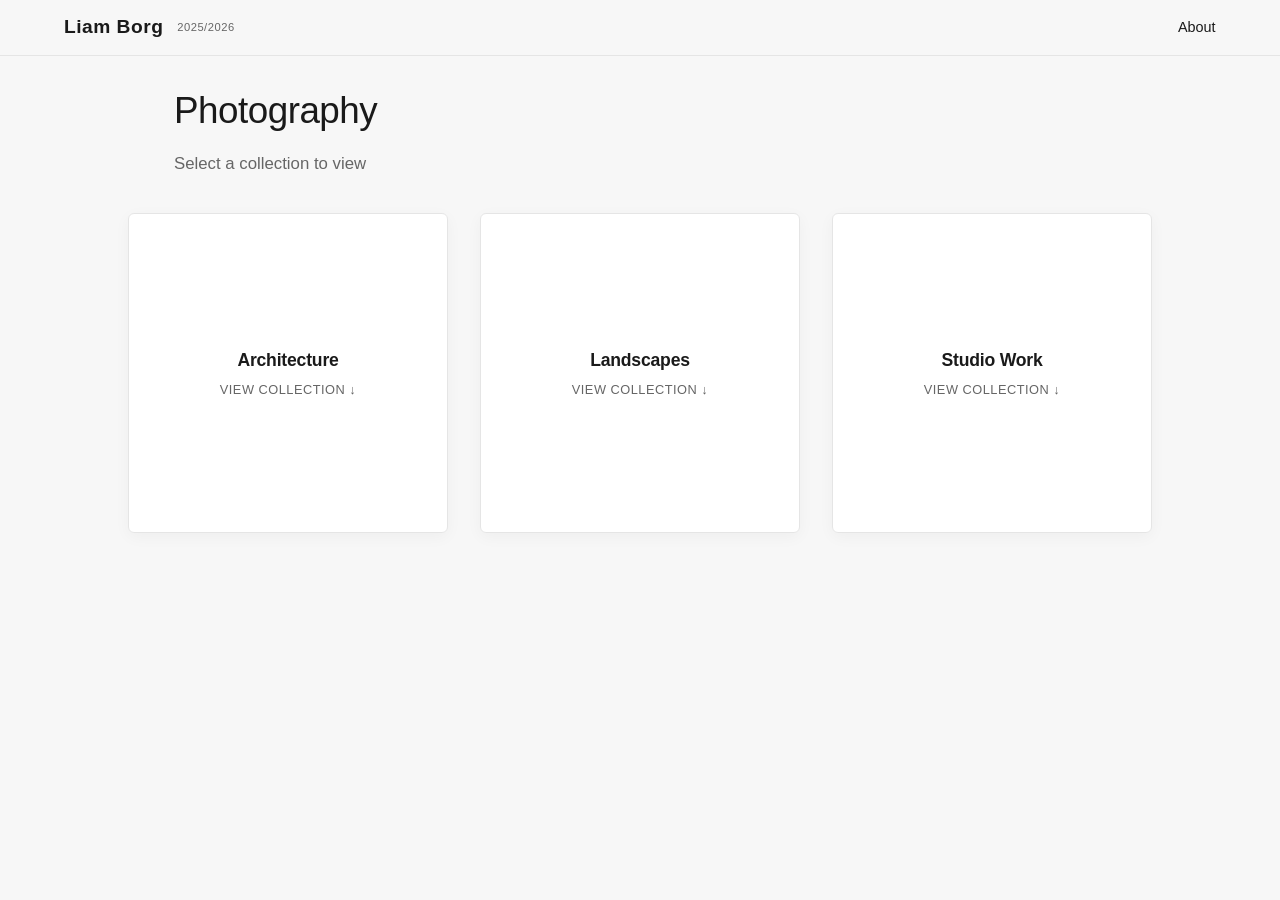
==== index.html @ ef84cf38 "Add files via upload" ====
<!DOCTYPE html>
<html lang="en">
<head>
    <meta charset="UTF-8">
    <meta name="viewport" content="width=device-width, initial-scale=1.0">
    <title>Photography - Liam Borg Portfolio</title>
    <link rel="stylesheet" href="style.css?v=radius-7px-1">
</head>
<body class="fade-out section-page">

    <header>
        <div class="logo">Liam Borg <span class="year">2025/2026</span></div>
        <div class="header-nav">
            <a href="about.html" class="nav-link">About</a>
        </div>
    </header>

    <div id="page-content">
        
        <section class="hero" id="subpage-hero">
            <h1>Photography</h1>
            <p>Select a collection to view</p>
        </section>

        <main class="portfolio-container horizontal-scroll-row" id="category-grid">
            <div class="portfolio-item" onclick="toggleMainSection('semester1-view', 'semester1-track')">
                <div class="item-info">
                    <h3>Architecture</h3>
                    <p>View Collection &darr;</p>
                </div>
            </div>
            <div class="portfolio-item" onclick="toggleMainSection('semester2-view', 'semester2-track')">
                <div class="item-info">
                    <h3>Landscapes</h3>
                    <p>View Collection &darr;</p>
                </div>
            </div>
            <div class="portfolio-item" onclick="toggleMainSection('semester3-view', 'semester3-track')">
                <div class="item-info">
                    <h3>Studio Work</h3>
                    <p>View Collection &darr;</p>
                </div>
            </div>
        </main>

        <div id="level-1-container">
            <section class="carousel-view-container expansion-section level-1" id="semester1-view" style="display: none;">
                <div class="section-back-btn" onclick="closeAllSections()">&uarr; Back to Photography</div>
                <h2 class="carousel-section-title">Architecture</h2>
                
                <div class="dock-carousel-track photo-carousel-track" id="semester1-track" data-carousel-warm-count="4" data-carousel-warm-wait="420" style="display: flex; align-items: center; padding-left: 40vw; padding-right: 40vw; margin-top: -60px; min-height: 45vh;">
                    <div class="dock-item photo-item photo-landscape" id="semester1-track-main-start"><figure class="photo-frame"><img src="assets/photography/semester-1/sem1-01.webp" alt="Architecture photography 1" width="2400" height="1600" loading="eager" fetchpriority="high" decoding="async"></figure></div>
                    <div class="dock-item photo-item photo-landscape"><figure class="photo-frame"><img src="assets/photography/semester-1/sem1-02.webp" alt="Architecture photography 2" width="2400" height="2003" loading="lazy" decoding="async"></figure></div>
                    <div class="dock-item photo-item photo-landscape"><figure class="photo-frame"><img src="assets/photography/semester-1/sem1-03.webp" alt="Architecture photography 3" width="2400" height="1600" loading="lazy" decoding="async"></figure></div>
                    <div class="dock-item photo-item photo-landscape"><figure class="photo-frame"><img src="assets/photography/semester-1/sem1-04.webp" alt="Architecture photography 4" width="2400" height="1600" loading="lazy" decoding="async"></figure></div>
                    <div class="dock-item photo-item photo-landscape"><figure class="photo-frame"><img src="assets/photography/semester-1/sem1-05.webp" alt="Architecture photography 5" width="2400" height="1600" loading="lazy" decoding="async"></figure></div>
                    <div class="dock-item photo-item photo-landscape"><figure class="photo-frame"><img src="assets/photography/semester-1/sem1-06.webp" alt="Architecture photography 6" width="2400" height="2340" loading="lazy" decoding="async"></figure></div>
                    <div class="dock-item photo-item photo-landscape"><figure class="photo-frame"><img src="assets/photography/semester-1/sem1-07.webp" alt="Architecture photography 7" width="2400" height="1600" loading="lazy" decoding="async"></figure></div>
                    <div class="dock-item photo-item photo-landscape"><figure class="photo-frame"><img src="assets/photography/semester-1/sem1-08.webp" alt="Architecture photography 8" width="2400" height="1877" loading="lazy" decoding="async"></figure></div>
                    <div class="dock-item photo-item photo-landscape"><figure class="photo-frame"><img src="assets/photography/semester-1/sem1-09.webp" alt="Architecture photography 9" width="2400" height="2029" loading="lazy" decoding="async"></figure></div>
                    <div class="dock-item photo-item photo-landscape"><figure class="photo-frame"><img src="assets/photography/semester-1/sem1-10.webp" alt="Architecture photography 10" width="2400" height="1750" loading="lazy" decoding="async"></figure></div>
                </div>
            </section>

            <section class="carousel-view-container expansion-section level-1" id="semester2-view" style="display: none;">
                <div class="section-back-btn" onclick="closeAllSections()">&uarr; Back to Photography</div>
                <h2 class="carousel-section-title">Landscapes</h2>
                
                <div class="dock-carousel-track photo-carousel-track" id="semester2-track" data-carousel-warm-count="4" data-carousel-warm-wait="420" style="display: flex; align-items: center; padding-left: 40vw; padding-right: 40vw; margin-top: -60px; min-height: 45vh;">
                    <div class="dock-item photo-item photo-portrait" id="semester2-track-main-start"><figure class="photo-frame"><img src="assets/photography/semester-2/sem2-01.webp" alt="Landscapes photography 1" width="1585" height="2400" loading="eager" fetchpriority="high" decoding="async"></figure></div>
                    <div class="dock-item photo-item photo-portrait"><figure class="photo-frame"><img src="assets/photography/semester-2/sem2-02.webp" alt="Landscapes photography 2" width="1601" height="2400" loading="lazy" decoding="async"></figure></div>
                    <div class="dock-item photo-item photo-portrait"><figure class="photo-frame"><img src="assets/photography/semester-2/sem2-03.webp" alt="Landscapes photography 3" width="1586" height="2400" loading="lazy" decoding="async"></figure></div>
                    <div class="dock-item photo-item photo-portrait"><figure class="photo-frame"><img src="assets/photography/semester-2/sem2-04.webp" alt="Landscapes photography 4" width="1760" height="2400" loading="lazy" decoding="async"></figure></div>
                    <div class="dock-item photo-item photo-portrait"><figure class="photo-frame"><img src="assets/photography/semester-2/sem2-05.webp" alt="Landscapes photography 5" width="1674" height="2400" loading="lazy" decoding="async"></figure></div>
                    <div class="dock-item photo-item photo-portrait"><figure class="photo-frame"><img src="assets/photography/semester-2/sem2-06.webp" alt="Landscapes photography 6" width="1800" height="2400" loading="lazy" decoding="async"></figure></div>
                    <div class="dock-item photo-item photo-portrait"><figure class="photo-frame"><img src="assets/photography/semester-2/sem2-07.webp" alt="Landscapes photography 7" width="1680" height="2400" loading="lazy" decoding="async"></figure></div>
                    <div class="dock-item photo-item photo-landscape"><figure class="photo-frame"><img src="assets/photography/semester-2/sem2-08.webp" alt="Landscapes photography 8" width="2400" height="2136" loading="lazy" decoding="async"></figure></div>
                    <div class="dock-item photo-item photo-landscape"><figure class="photo-frame"><img src="assets/photography/semester-2/sem2-09.webp" alt="Landscapes photography 9" width="2374" height="2400" loading="lazy" decoding="async"></figure></div>
                    <div class="dock-item photo-item photo-landscape"><figure class="photo-frame"><img src="assets/photography/semester-2/sem2-10.webp" alt="Landscapes photography 10" width="2400" height="1591" loading="lazy" decoding="async"></figure></div>
                </div>
            </section>

            <section class="carousel-view-container expansion-section level-1" id="semester3-view" style="display: none;">
                <div class="section-back-btn" onclick="closeAllSections()">&uarr; Back to Photography</div>
                <h2 class="carousel-section-title">Studio Work</h2>
                
                <div class="dock-carousel-track photo-carousel-track" id="semester3-track" data-carousel-warm-count="4" data-carousel-warm-wait="420" style="display: flex; align-items: center; padding-left: 40vw; padding-right: 40vw; margin-top: -60px; min-height: 45vh;">
                    <div class="dock-item photo-item photo-portrait" id="semester3-track-main-start"><figure class="photo-frame"><img src="assets/photography/semester-3/studio-01.webp" alt="Studio Work photography 1" width="1600" height="2400" loading="eager" fetchpriority="high" decoding="async"></figure></div>
                    <div class="dock-item photo-item photo-portrait"><figure class="photo-frame"><img src="assets/photography/semester-3/studio-02.webp" alt="Studio Work photography 2" width="1600" height="2400" loading="lazy" decoding="async"></figure></div>
                    <div class="dock-item photo-item photo-portrait"><figure class="photo-frame"><img src="assets/photography/semester-3/studio-03.webp" alt="Studio Work photography 3" width="1453" height="2400" loading="lazy" decoding="async"></figure></div>
                    <div class="dock-item photo-item photo-portrait"><figure class="photo-frame"><img src="assets/photography/semester-3/studio-04.webp" alt="Studio Work photography 4" width="1785" height="2400" loading="lazy" decoding="async"></figure></div>
                    <div class="dock-item photo-item photo-portrait"><figure class="photo-frame"><img src="assets/photography/semester-3/studio-05.webp" alt="Studio Work photography 5" width="2034" height="2400" loading="lazy" decoding="async"></figure></div>
                    <div class="dock-item photo-item photo-landscape"><figure class="photo-frame"><img src="assets/photography/semester-3/studio-06.webp" alt="Studio Work photography 6" width="2400" height="1975" loading="lazy" decoding="async"></figure></div>
                    <div class="dock-item photo-item photo-landscape"><figure class="photo-frame"><img src="assets/photography/semester-3/studio-07.webp" alt="Studio Work photography 7" width="2400" height="1600" loading="lazy" decoding="async"></figure></div>
                    <div class="dock-item photo-item photo-landscape"><figure class="photo-frame"><img src="assets/photography/semester-3/studio-08.webp" alt="Studio Work photography 8" width="2400" height="1600" loading="lazy" decoding="async"></figure></div>
                    <div class="dock-item photo-item photo-landscape"><figure class="photo-frame"><img src="assets/photography/semester-3/studio-09.webp" alt="Studio Work photography 9" width="2400" height="1677" loading="lazy" decoding="async"></figure></div>
                    <div class="dock-item photo-item photo-landscape"><figure class="photo-frame"><img src="assets/photography/semester-3/studio-10.webp" alt="Studio Work photography 10" width="2400" height="1600" loading="lazy" decoding="async"></figure></div>
                </div>
            </section>
        </div>

    </div>
    <script src="carousel-engine.js?v=radius-7px-1"></script>
</body>
</html>
---- style.css ----
/* ============================================================
   1. REFINED COLOR PALETTES (SYSTEMS DARK MODE DETECTOR)
   ============================================================ */
:root {
    /* Light Mode */
    --bg-color: #f7f7f7;
    --text-main: #1a1a1a;
    --text-muted: #666666;
    --card-bg: #ffffff;
    --header-bg: rgba(247, 247, 247, 0.95);
    --border-color: #e5e5e5;
    --shadow-base: 0 4px 16px rgba(0, 0, 0, 0.04);
    --shadow-hover: 0 16px 36px rgba(0, 0, 0, 0.09);
    --photo-frame-border: transparent;
    --photo-frame-radius: 7px;
    --lightbox-photo-border: transparent;
    --lightbox-photo-shadow: 0 24px 54px rgba(0, 0, 0, 0.22);
    --lightbox-photo-muted-shadow: 0 12px 32px rgba(0, 0, 0, 0.14);
    --lightbox-photo-closing-shadow: 0 6px 18px rgba(0, 0, 0, 0.16);
    --footer-bg: #f1f1f1;
    --lightbox-backdrop-bg: rgba(247, 247, 247, 0.82);
    --lightbox-return-color: rgba(26, 26, 26, 0.62);
    --lightbox-return-hover: #1a1a1a;
    --ease-spring: cubic-bezier(0.34, 1.56, 0.64, 1);
    --ease-smooth: cubic-bezier(0.16, 1, 0.3, 1);
    --ease-page: cubic-bezier(0.2, 0.95, 0.22, 1);
    --duration-page: 0.52s;
    --duration-page-exit: 0.48s;
    --duration-section-enter: 0.6s;
    --duration-section-exit: 0.38s;
    --duration-hover: 0.28s;
}

@media (prefers-color-scheme: dark) {
    :root {
        /* Premium High-Contrast Dark Mode */
        --bg-color: #0d0d0f;       
        --card-bg: #1c1c1f;        
        --text-main: #f5f5f7;      
        --text-muted: #8e8e93;     
        --header-bg: rgba(13, 13, 15, 0.92);
        --border-color: #2c2c2e;   
        --shadow-base: 0 4px 20px rgba(0, 0, 0, 0.45);
        --shadow-hover: 0 20px 40px rgba(0, 0, 0, 0.7);
        --photo-frame-border: #2c2c2e;
        --lightbox-photo-border: rgba(255, 255, 255, 0.16);
        --lightbox-photo-shadow: 0 34px 90px rgba(0, 0, 0, 0.68);
        --lightbox-photo-muted-shadow: 0 18px 48px rgba(0, 0, 0, 0.32);
        --lightbox-photo-closing-shadow: 0 8px 26px rgba(0, 0, 0, 0.34);
        --footer-bg: #16161a;
        --lightbox-backdrop-bg: rgba(8, 8, 10, 0.78);
        --lightbox-return-color: rgba(245, 245, 247, 0.62);
        --lightbox-return-hover: #f5f5f7;
    }
}

html.light-mode,
body.light-mode {
    --bg-color: #f7f7f7;
    --card-bg: #ffffff;
    --text-main: #1a1a1a;
    --text-muted: #666666;
    --header-bg: rgba(247, 247, 247, 0.95);
    --border-color: #e5e5e5;
    --shadow-base: 0 4px 16px rgba(0, 0, 0, 0.04);
    --shadow-hover: 0 16px 36px rgba(0, 0, 0, 0.09);
    --photo-frame-border: transparent;
    --lightbox-photo-border: transparent;
    --lightbox-photo-shadow: 0 24px 54px rgba(0, 0, 0, 0.22);
    --lightbox-photo-muted-shadow: 0 12px 32px rgba(0, 0, 0, 0.14);
    --lightbox-photo-closing-shadow: 0 6px 18px rgba(0, 0, 0, 0.16);
    --footer-bg: #f1f1f1;
    --lightbox-backdrop-bg: rgba(247, 247, 247, 0.82);
    --lightbox-return-color: rgba(26, 26, 26, 0.62);
    --lightbox-return-hover: #1a1a1a;
}

/* --- Base Resets & Typography --- */
* {
    margin: 0;
    padding: 0;
    box-sizing: border-box;
}

body {
    font-family: -apple-system, BlinkMacSystemFont, "Segoe UI", Roboto, Helvetica, Arial, sans-serif;
    background-color: var(--bg-color); 
    color: var(--text-main);           
    line-height: 1.6;
    padding-top: 65px; 
    margin: 0;
}

body.section-page {
    padding-bottom: 25vh;
}

/* ============================================================
   FIXED HEADER & NAVIGATION
   ============================================================ */
header {
    position: fixed !important;
    top: 0;
    left: 0;
    width: 100%;
    background-color: var(--header-bg); 
    backdrop-filter: blur(8px);
    -webkit-backdrop-filter: blur(8px); 
    display: flex;
    justify-content: space-between;
    align-items: center;
    padding: 12px 5%; 
    border-bottom: 1px solid var(--border-color); 
    z-index: 9999;
}

.logo {
    font-size: 1.2rem;
    font-weight: 700;
    letter-spacing: 0.5px;
    color: var(--text-main);
}

.logo .year {
    font-size: 0.7rem;
    font-weight: 400;
    color: var(--text-muted);
    margin-left: 8px;
    vertical-align: middle;
}

.header-nav {
    display: flex;
    gap: 24px;
    align-items: center;
    position: relative;
}

.nav-link {
    display: inline-flex;
    align-items: center;
    text-decoration: none;
    color: var(--text-main);
    font-size: 0.9rem;
    font-weight: 500;
    will-change: transform, opacity;
    transition: color 0.24s ease;
}

.nav-link:hover {
    color: var(--text-muted);
}

.nav-link.current {
    color: var(--text-muted);
}

body.has-main-link .header-nav .nav-link:not(.back-btn) {
    animation: aboutMakeRoom 0.42s var(--ease-page) 0.03s both;
}

body.has-main-link .header-nav .back-btn {
    animation: mainSlideIn 0.42s var(--ease-page) 0.08s both;
}

body.main-nav-exit .header-nav .nav-link:not(.back-btn) {
    animation: aboutPushMainOut 0.46s cubic-bezier(0.22, 1, 0.36, 1) forwards;
}

body.main-nav-exit .header-nav .back-btn {
    animation: mainSlideOut 0.36s cubic-bezier(0.22, 1, 0.36, 1) forwards;
    pointer-events: none;
}

body.main-nav-return .header-nav .nav-link:not(.back-btn) {
    opacity: 0;
    transform: translate3d(-34px, 0, 0);
    transition: none;
}

body.main-nav-return.main-nav-return-ready .header-nav .nav-link:not(.back-btn) {
    opacity: 1;
    transform: translate3d(0, 0, 0);
    transition: transform 0.42s cubic-bezier(0.22, 1, 0.36, 1), opacity 0.28s ease, color 0.24s ease;
}

@keyframes aboutMakeRoom {
    0% { transform: translate3d(58px, 0, 0); }
    100% { transform: translate3d(0, 0, 0); }
}

@keyframes mainSlideIn {
    0% { transform: translate3d(28px, 0, 0); opacity: 0; }
    100% { transform: translate3d(0, 0, 0); opacity: 1; }
}

@keyframes aboutPushMainOut {
    0% { transform: translate3d(0, 0, 0); }
    100% { transform: translate3d(46px, 0, 0); }
}

@keyframes mainSlideOut {
    0% { transform: translate3d(0, 0, 0); opacity: 1; }
    100% { transform: translate3d(46px, 0, 0); opacity: 0; }
}

/* --- Hero Section --- */
.hero {
    max-width: 1060px; 
    margin: 0 auto;
    padding: 17px 5% 15px 5%; 
}

.hero h1 {
    font-size: 2.3rem;
    font-weight: 400;
    margin-bottom: 10px;
    letter-spacing: -0.5px;
    color: var(--text-main);
}

.hero p {
    font-size: 1.05rem;
    color: var(--text-muted);
}

/* --- Grid System & Horizontal Scroll Modifiers --- */
.portfolio-container {
    display: grid;
    grid-template-columns: repeat(3, minmax(0, 300px)); 
    justify-content: center; 
    gap: 30px;
    max-width: 1060px; 
    margin: 0 auto;
    padding: 0 5% 80px 5%;
}

.photography-grid {
    grid-template-columns: repeat(2, minmax(0, 300px)) !important;
}

.horizontal-scroll-row {
    display: flex !important;
    flex-wrap: nowrap !important;
    overflow-x: auto !important;
    gap: 2rem;
    -ms-overflow-style: none;  
    scrollbar-width: none;  
    padding: 20px 20px 40px 20px;
    margin-bottom: 20px;
    scroll-behavior: smooth;
    -webkit-overflow-scrolling: touch;
}

.horizontal-scroll-row::-webkit-scrollbar { 
    display: none; 
}

.horizontal-scroll-row .portfolio-item {
    flex: 0 0 320px !important; 
    min-width: 320px; 
    transition: transform var(--duration-hover) var(--ease-smooth), opacity 0.24s ease;
}

.horizontal-scroll-row .portfolio-item:active {
    transform: scale(0.98);
}

/* --- Portfolio Grid Tiles --- */
.portfolio-item {
    text-decoration: none;
    color: inherit;
    background-color: var(--card-bg); 
    border: 1px solid var(--border-color); 
    border-radius: 6px; 
    aspect-ratio: 1 / 1; 
    display: flex;
    align-items: center;
    justify-content: center;
    text-align: center;
    cursor: pointer;
    box-shadow: var(--shadow-base);
    will-change: transform;
    backface-visibility: hidden;
    transition: transform var(--duration-hover) var(--ease-smooth), box-shadow 0.38s ease, border-color 0.28s ease;
}

.portfolio-item:hover {
    transform: translateY(-6px);
    box-shadow: var(--shadow-hover);
}

.item-info {
    padding: 20px;
    display: inline-block; 
    transition: transform var(--duration-hover) var(--ease-smooth); 
}

.item-info:hover {
    transform: scale(1.08); 
}

.item-info h3 {
    font-size: 1.1rem;
    font-weight: 600;
    margin-bottom: 6px;
    letter-spacing: -0.2px;
    color: var(--text-main);
}

.item-info p {
    font-size: 0.8rem;
    color: var(--text-muted);
    text-transform: uppercase;
    letter-spacing: 0.5px;
}

/* ============================================================
   UNIFIED SUB-SECTIONS & APPLE TRANSITIONS (LEVEL 1 & LEVEL 2)
   ============================================================ */
.expansion-section, .level-2 {
    display: none;
    width: 100%;
    opacity: 0;
    position: relative;
    will-change: transform, opacity;
    backface-visibility: hidden;

    /* Standarized padding & margins across all tiers */
    padding-top: clamp(56px, 7vw, 70px) !important; 
    margin-bottom: 60px;

    /* Apple Spring-Back Motion Setup */
    transform: translate3d(0, 38px, 0); 
    transition: transform var(--duration-section-enter) var(--ease-spring), opacity 0.5s ease-out;
}

.expansion-section.active, .level-2.active {
    opacity: 1;
    transform: translate3d(0, 0, 0);
}

.expansion-section.exit-right, .level-2.exit-right {
    opacity: 0 !important;
    transform: translate3d(0, 38px, 0) !important;
    transition: transform var(--duration-section-exit) var(--ease-smooth), opacity 0.34s ease-out;
}

.expansion-section .portfolio-container,
.level-2 .portfolio-container,
.expansion-section .photography-grid,
.level-2 .photography-grid {
    padding-bottom: 10px !important; 
}

.section-back-btn {
    position: absolute;
    top: 30px !important;
    left: 5vw;
    cursor: pointer;
    color: var(--text-muted);
    font-size: 0.9rem;
    transition: color 0.2s ease;
    z-index: 10;
}

.section-back-btn:hover {
    color: var(--text-main);
}

.carousel-section-title {
    font-size: 1.5rem;
    font-weight: 400;
    margin-top: 0 !important;
    margin-bottom: 34px !important;
    text-align: center;
    color: var(--text-main);
    transform: translate3d(0, var(--carousel-title-y, 0px), 0);
    transition: transform 0.42s var(--ease-page);
}

.carousel-section-title + .dock-carousel-track {
    margin-top: 16px !important;
}

/* --- Ultra-Smooth Fluid Dock Carousel --- */
.carousel-view-container {
    --carousel-title-y: 0px;
    position: relative;
    max-width: 100%;
    margin: 0 auto;
    padding: 34px 0 96px 0;
    overflow: hidden;
}

.carousel-view-container.is-centered-landscape {
    --carousel-title-y: clamp(12px, 2vh, 22px);
}

.dock-carousel-track {
    display: flex;
    align-items: center;
    gap: 35px;
    height: clamp(360px, 52vh, 480px);
    overflow-x: auto;
    padding: 0 calc(50vw - 120px); 
    scrollbar-width: none;
    user-select: none;
    will-change: scroll-position;
    scroll-behavior: auto;
    -webkit-overflow-scrolling: touch;
    transition: opacity 0.24s ease, transform 0.34s var(--ease-page);
}

.dock-carousel-track::-webkit-scrollbar {
    display: none;
}

.carousel-nav-button {
    position: absolute;
    top: 52%;
    z-index: 320;
    width: 56px;
    height: 56px;
    border: 1px solid rgba(255, 255, 255, 0.12);
    border-radius: 50%;
    background: rgba(20, 20, 23, 0.56);
    color: #f5f5f7;
    display: inline-flex;
    align-items: center;
    justify-content: center;
    font-size: 0;
    line-height: 1;
    cursor: pointer;
    opacity: 0.68;
    box-shadow: 0 16px 34px rgba(0, 0, 0, 0.32);
    backdrop-filter: blur(12px);
    -webkit-backdrop-filter: blur(12px);
    transform: translate3d(0, -50%, 0) scale(1);
    transition: opacity 0.28s ease, transform 0.36s var(--ease-smooth), background 0.28s ease, border-color 0.28s ease;
}

.carousel-nav-button::before {
    content: "";
    position: relative;
    left: var(--carousel-arrow-offset, 0);
    width: 12px;
    height: 12px;
    border-top: 2px solid currentColor;
    border-right: 2px solid currentColor;
    transform: rotate(var(--carousel-arrow-rotation)) translate3d(0, 0, 0);
    transform-origin: center;
}

.carousel-nav-button:hover {
    opacity: 1;
    background: rgba(36, 36, 40, 0.72);
    border-color: rgba(255, 255, 255, 0.2);
    transform: translate3d(0, -50%, 0) scale(1.06);
}

.carousel-nav-button:active {
    transform: translate3d(0, -50%, 0) scale(0.96);
}

.carousel-view-container.carousel-intro-active .carousel-nav-button {
    opacity: 0;
    pointer-events: none;
    transform: translate3d(0, -50%, 0) scale(0.92);
}

.carousel-view-container.carousel-loading .photo-carousel-track {
    opacity: 0;
    pointer-events: none;
    transform: translate3d(0, 10px, 0);
}

.carousel-nav-prev {
    --carousel-arrow-rotation: -135deg;
    --carousel-arrow-offset: 2px;
    left: clamp(18px, 4vw, 64px);
    padding: 0;
}

.carousel-nav-next {
    --carousel-arrow-rotation: 45deg;
    --carousel-arrow-offset: -2px;
    right: clamp(18px, 4vw, 64px);
    padding: 0;
}

/* Individual Carousel Squares */
.dock-item {
    flex: 0 0 clamp(190px, 22vw, 240px);
    aspect-ratio: 1 / 1;
    position: relative;
    pointer-events: auto;
    user-select: none;
    -webkit-user-drag: none;
    will-change: transform, opacity;
    backface-visibility: hidden;
    cursor: pointer;
    transform-origin: center center;
}

.photo-carousel-track {
    height: clamp(380px, 54vh, 520px) !important;
    padding-left: 32vw !important;
    padding-right: 32vw !important;
    gap: clamp(68px, 6vw, 112px) !important;
}

.photo-carousel-track .dock-item.photo-item {
    flex: 0 0 auto !important;
    width: auto;
    height: clamp(250px, 36vh, 340px);
    aspect-ratio: auto;
}

.photo-carousel-track .dock-item.photo-item:hover {
    z-index: 120 !important;
}

.photo-frame {
    height: 100%;
    margin: 0;
    display: flex;
    align-items: center;
    justify-content: center;
    pointer-events: none;
    will-change: transform, opacity, filter;
    transition: transform 0.42s var(--ease-smooth), filter 0.34s var(--ease-smooth), opacity 0.34s ease;
}

.photo-frame img {
    width: auto;
    height: 100%;
    display: block;
    border: 1px solid var(--photo-frame-border);
    border-radius: var(--photo-frame-radius, 7px);
    box-shadow: var(--shadow-base);
    pointer-events: none;
    user-select: none;
    -webkit-user-drag: none;
    transition: box-shadow 0.34s ease, border-color 0.28s ease;
}

.photo-carousel-track.photo-spotlight-active .photo-item:not(.is-photo-spotlight) .photo-frame,
.photo-gallery-track.photo-spotlight-active .photo-item:not(.is-photo-spotlight) .photo-frame {
    filter: brightness(0.58) saturate(0.76);
    opacity: 0.42;
}

.photo-carousel-track.photo-gallery-hidden .photo-item:not(.photo-lift-placeholder) .photo-frame,
.photo-gallery-track.photo-gallery-hidden .photo-item:not(.photo-lift-placeholder) .photo-frame {
    opacity: 0;
    transform: translate3d(var(--gallery-fly-x, -72px), var(--gallery-fly-y, 18px), 0) scale(0.93);
    transition: transform 0.56s var(--ease-page), opacity 0.38s ease, filter 0.38s ease;
    transition-delay: var(--gallery-fly-delay, 0ms);
}

.photo-carousel-track.photo-gallery-returning .photo-item:not(.photo-lift-placeholder) .photo-frame,
.photo-gallery-track.photo-gallery-returning .photo-item:not(.photo-lift-placeholder) .photo-frame {
    opacity: 1;
    transform: translate3d(0, 0, 0) scale(1);
    transition: transform 0.46s var(--ease-page), opacity 0.34s ease, filter 0.34s var(--ease-smooth);
    transition-delay: var(--gallery-return-delay, 0ms);
}

.photo-carousel-track.photo-spotlight-closing .photo-item:not(.is-photo-spotlight) .photo-frame,
.photo-gallery-track.photo-spotlight-closing .photo-item:not(.is-photo-spotlight) .photo-frame {
    filter: none;
    opacity: 1;
    transition: transform 0.46s var(--ease-page), filter 0.34s var(--ease-smooth), opacity 0.34s ease;
    transition-delay: var(--gallery-return-delay, 0ms);
}

.photo-carousel-track.photo-spotlight-active .photo-item.is-photo-spotlight,
.photo-gallery-track.photo-spotlight-active .photo-item.is-photo-spotlight {
    z-index: 220 !important;
}

.photo-carousel-track.photo-spotlight-active .photo-item.is-photo-spotlight .photo-frame,
.photo-gallery-track.photo-spotlight-active .photo-item.is-photo-spotlight .photo-frame {
    opacity: 0;
    transition-duration: 0.1s;
}

.photo-carousel-track.photo-spotlight-active .photo-item.is-photo-spotlight .photo-frame img,
.photo-gallery-track.photo-spotlight-active .photo-item.is-photo-spotlight .photo-frame img {
    border-color: var(--lightbox-photo-border);
    box-shadow: var(--lightbox-photo-shadow);
}

.photo-lift-placeholder {
    visibility: hidden;
    pointer-events: none !important;
    flex-shrink: 0 !important;
    transform: none !important;
    opacity: 1 !important;
}

.photo-carousel-track .photo-item.photo-return-restored .photo-frame,
.photo-gallery-track .photo-item.photo-return-restored .photo-frame {
    animation: none !important;
    opacity: 1 !important;
}

body.photo-lightbox-active {
    overflow: hidden !important;
}

.photo-lightbox {
    position: fixed;
    inset: 0;
    z-index: 9998;
    visibility: hidden;
    pointer-events: none;
    cursor: zoom-out;
}

.photo-lightbox.opening,
.photo-lightbox.active,
.photo-lightbox.closing {
    visibility: visible;
}

.photo-lightbox.active {
    pointer-events: auto;
}

.photo-lightbox.closing {
    pointer-events: none;
}

.photo-lightbox-backdrop {
    position: absolute;
    inset: 0;
    background: var(--lightbox-backdrop-bg);
    backdrop-filter: blur(0);
    -webkit-backdrop-filter: blur(0);
    opacity: 0;
    transition: opacity 0.48s var(--ease-smooth), backdrop-filter 0.48s var(--ease-smooth), -webkit-backdrop-filter 0.48s var(--ease-smooth);
}

.photo-lightbox.active .photo-lightbox-backdrop {
    backdrop-filter: blur(18px);
    -webkit-backdrop-filter: blur(18px);
    opacity: 1;
}

.photo-lightbox.closing .photo-lightbox-backdrop {
    animation: photoBackdropClose 0.42s var(--ease-smooth) forwards;
}

.photo-lightbox-return {
    position: absolute;
    top: var(--photo-return-top, 92px);
    left: var(--photo-return-left, 5vw);
    z-index: 2;
    border: 0;
    background: transparent;
    color: var(--lightbox-return-color);
    font: inherit;
    font-size: 0.9rem;
    font-weight: 400;
    cursor: pointer;
    opacity: 0;
    min-width: 12rem;
    height: 1.6em;
    text-align: left;
    transform: translate3d(0, 0, 0);
    transition: color 0.24s ease, opacity 0.32s ease;
}

.photo-lightbox-return:hover {
    color: var(--lightbox-return-hover);
}

.photo-lightbox.active .photo-lightbox-return {
    opacity: 1;
}

.photo-lightbox.closing .photo-lightbox-return {
    opacity: 1;
    transition-duration: 0.22s;
}

.return-label {
    position: absolute;
    left: 0;
    top: 0;
    white-space: nowrap;
    transform: translate3d(0, 0, 0);
    transition: opacity 0.34s ease;
}

.return-label-original {
    opacity: 1;
}

.return-label-carousel {
    opacity: 0;
}

.photo-lightbox.active .return-label-original {
    opacity: 0;
    transition-delay: 0s;
}

.photo-lightbox.active .return-label-carousel {
    opacity: 1;
    transition-delay: 0.08s;
}

.photo-lightbox.closing .return-label-original {
    opacity: 1;
    transition-delay: 0.08s;
}

.photo-lightbox.closing .return-label-carousel {
    opacity: 0;
    transition-delay: 0s;
}

.photo-lightbox .dock-item.photo-item {
    position: absolute;
    left: var(--photo-start-left, 50vw);
    top: var(--photo-start-top, 50vh);
    z-index: 1;
    display: block;
    flex: none !important;
    aspect-ratio: auto;
    width: var(--photo-start-width, 1px);
    height: var(--photo-start-height, 1px);
    opacity: 1 !important;
    transform: none !important;
    cursor: zoom-out;
    transition: left var(--photo-lightbox-move-duration, 0.74s) var(--ease-page), top var(--photo-lightbox-move-duration, 0.74s) var(--ease-page), width var(--photo-lightbox-move-duration, 0.74s) var(--ease-page), height var(--photo-lightbox-move-duration, 0.74s) var(--ease-page), opacity 0.28s ease, border-color 0.32s ease, box-shadow 0.56s ease;
}

.photo-lightbox.closing .dock-item.photo-item {
    --photo-lightbox-move-duration: var(--photo-lightbox-close-duration, 0.52s);
}

.photo-lightbox .dock-item.photo-item .photo-frame {
    height: 100%;
    opacity: 1 !important;
    filter: none !important;
}

.photo-lightbox .dock-item.photo-item .photo-frame img {
    width: 100%;
    height: 100%;
    object-fit: contain;
    border-color: var(--lightbox-photo-border);
    border-radius: var(--photo-start-radius, var(--photo-frame-radius, 7px));
    box-shadow: var(--lightbox-photo-shadow);
    transition: border-radius var(--photo-lightbox-move-duration, 0.74s) var(--ease-page), border-color 0.32s ease, box-shadow 0.56s ease;
}

.photo-lightbox.active .dock-item.photo-item {
    left: var(--photo-final-left, 50vw);
    top: var(--photo-final-top, 50vh);
    width: var(--photo-final-width, 1px);
    height: var(--photo-final-height, 1px);
}

.photo-lightbox.active .dock-item.photo-item .photo-frame img {
    border-radius: var(--photo-final-radius, var(--photo-frame-radius, 7px));
}

.photo-lightbox.closing .dock-item.photo-item .photo-frame img {
    border-radius: var(--photo-start-radius, var(--photo-frame-radius, 7px));
    box-shadow: var(--lightbox-photo-closing-shadow);
}

@keyframes photoBackdropClose {
    0% {
        opacity: 1;
        backdrop-filter: blur(18px);
        -webkit-backdrop-filter: blur(18px);
    }

    100% {
        opacity: 0;
        backdrop-filter: blur(0);
        -webkit-backdrop-filter: blur(0);
    }
}

/* --- ACTIVE STATES (Managed by JS) --- */
.dock-item.active {
    transform: scale(1.35);
    opacity: 1;
}

.dock-item.adjacent {
    transform: scale(1.1);
    opacity: 0.7;
}

.dock-item.dimmed {
    transform: scale(0.85);
    opacity: 0.25;
}

/* --- Footer --- */
footer {
    border-top: 1px solid var(--border-color);
    padding: 30px 5%;
    text-align: center;
    background-color: var(--footer-bg);
    font-size: 0.85rem;
    color: var(--text-muted);
}

/* --- Media Queries --- */
@media (max-width: 950px) {
    .portfolio-container, .photography-grid {
        grid-template-columns: repeat(2, minmax(0, 300px)) !important;
        gap: 25px;
    }
}

.photo-carousel-track .dock-item.photo-expand-hint::after,
.photo-carousel-track .dock-item.photo-expand-hint-exit::after {
    content: "Click to expand";
    position: absolute;
    left: 0;
    top: calc(100% + 7px);
    z-index: 4;
    padding: 0;
    color: var(--text-muted);
    font-size: 0.68rem;
    font-weight: 500;
    line-height: 1.2;
    white-space: nowrap;
    pointer-events: none;
}

.photo-carousel-track .dock-item.photo-expand-hint::after {
    animation:
        expandHintIntro 0.48s var(--ease-page) 0.5s both,
        expandHintPulse 2.2s ease-in-out 1.5s infinite;
}

.photo-carousel-track .dock-item.photo-expand-hint-exit::after {
    animation: expandHintExit 0.26s ease-out forwards;
}

.photo-carousel-track.photo-spotlight-active .dock-item.photo-expand-hint::after,
.photo-carousel-track.carousel-intro-active .dock-item.photo-expand-hint::after,
.photo-carousel-track.photo-spotlight-active .dock-item.photo-expand-hint-exit::after,
.photo-carousel-track.carousel-intro-active .dock-item.photo-expand-hint-exit::after {
    display: none;
}

@media (max-width: 760px) {
    .photo-carousel-track {
        touch-action: pan-y;
        overscroll-behavior-x: contain;
    }

    .carousel-nav-button {
        display: none;
    }

    .photo-carousel-track .dock-item.photo-expand-hint::after,
    .photo-carousel-track .dock-item.photo-expand-hint-exit::after {
        content: "Tap to expand";
    }
}

@keyframes expandHintIntro {
    0% {
        opacity: 0;
        transform: translate3d(0, 4px, 0);
    }

    100% {
        opacity: 0.58;
        transform: translate3d(0, 0, 0);
    }
}

@keyframes expandHintPulse {
    0%, 100% {
        opacity: 0.5;
        transform: translate3d(0, 0, 0) scale(1);
    }

    50% {
        opacity: 0.72;
        transform: translate3d(0, 0, 0) scale(1.012);
    }
}

@keyframes expandHintExit {
    0% {
        opacity: 0.58;
        transform: translate3d(0, 0, 0);
    }

    100% {
        opacity: 0;
        transform: translate3d(0, 5px, 0);
    }
}

@media (max-width: 720px) {
    #category-grid.horizontal-scroll-row,
    .expansion-section > .horizontal-scroll-row {
        flex-direction: column !important;
        align-items: center;
        overflow-x: visible !important;
        width: 100% !important;
        max-width: 100% !important;
        gap: 20px !important;
        padding: 20px 5% 80px 5% !important;
    }

    #category-grid.horizontal-scroll-row .portfolio-item,
    .expansion-section > .horizontal-scroll-row .portfolio-item {
        flex: 0 0 auto !important;
        width: 100% !important;
        max-width: 340px;
        min-width: 0 !important;
    }
}

@media (max-width: 600px) {
    .hero h1 {
        font-size: 1.7rem;
    }
    
    .portfolio-container, .photography-grid {
        grid-template-columns: minmax(0, 340px) !important;
        gap: 20px;
    }

    .carousel-section-title {
        transform: translate3d(0, calc(18px + var(--carousel-title-y, 0px)), 0);
    }

    .photo-carousel-track .dock-item.photo-landscape {
        height: clamp(190px, 27vh, 228px);
    }

    .dock-carousel-track {
        padding: 0 calc(50vw - 120px);
    }
}

#level-2-container {
    padding-bottom: 70vh; 
}

/* ============================================================
   ISOLATED PAGE TRANSITIONS (Header Stays Still)
   ============================================================ */
html {
    scroll-behavior: auto; 
    overflow-x: hidden;
    width: 100%;
    overflow-y: scroll;
}

html, body {
    overflow-x: hidden; 
    width: 100%;
    overscroll-behavior-x: none; 
}

body {
    transform: none !important;
    animation: none !important;
    opacity: 1 !important;
}

/* Apply the animations ONLY to the content wrapper underneath */
#page-content {
    width: 100%;
    position: relative;
    will-change: transform, opacity;
    transform: translate3d(0, 0, 0);
    backface-visibility: hidden;
}

body.fade-out #page-content {
    opacity: 0;
}

body:not(.fade-out):not(.exit-right) #page-content {
    animation: pageEnter var(--duration-page) var(--ease-page) both;
}

@keyframes pageEnter {
    0% { transform: translate3d(48px, 0, 0); opacity: 0; }
    100% { transform: translate3d(0, 0, 0); opacity: 1; }
}

body.exit-right #page-content {
    animation: pageExit var(--duration-page-exit) var(--ease-smooth) forwards;
}

body.page-restored:not(.exit-right) #page-content {
    animation: none !important;
    opacity: 1 !important;
    transform: translate3d(0, 0, 0) !important;
}

@keyframes pageExit {
    0% { transform: translate3d(0, 0, 0); opacity: 1; }
    100% { transform: translate3d(48px, 0, 0); opacity: 0; }
}

@keyframes universalFlyInLeft {
    0% { transform: translate3d(var(--carousel-enter-x, -56px), 0, 0); opacity: 0; }
    100% { transform: translate3d(0, 0, 0); opacity: 1; }
}

@keyframes photoCarouselSettle {
    0% {
        transform: translate3d(var(--photo-enter-x, 0px), 14px, 0) scale(0.982);
        opacity: 0;
    }

    70% {
        opacity: 1;
    }

    100% {
        transform: translate3d(0, 0, 0) scale(1);
        opacity: 1;
    }
}

.stagger-in .photo-frame {
    opacity: 0; 
    animation: universalFlyInLeft 0.56s var(--ease-page) forwards;
}

.stagger-in .dock-item:nth-child(1) .photo-frame { animation-delay: 0.01s; }
.stagger-in .dock-item:nth-child(2) .photo-frame { animation-delay: 0.04s; }
.stagger-in .dock-item:nth-child(3) .photo-frame { animation-delay: 0.07s; }
.stagger-in .dock-item:nth-child(4) .photo-frame { animation-delay: 0.10s; }
.stagger-in .dock-item:nth-child(5) .photo-frame { animation-delay: 0.13s; }
.stagger-in .dock-item:nth-child(6) .photo-frame { animation-delay: 0.16s; }
.stagger-in .dock-item:nth-child(n+7) .photo-frame { animation-delay: 0.18s; }

.dock-carousel-track.stagger-in .dock-item .photo-frame {
    animation-delay: var(--carousel-enter-delay, 10ms);
}

.photo-carousel-track.stagger-in .dock-item:not(.carousel-enter-item) .photo-frame {
    animation: none;
    opacity: 1;
}

.photo-carousel-track.stagger-in .carousel-enter-item .photo-frame {
    animation: photoCarouselSettle 0.68s var(--ease-page) forwards;
    animation-delay: var(--carousel-enter-delay, 10ms);
}

/* ============================================================
   NIGHT MODE OVERRIDES FOR EXTENSION SECTIONS
   ============================================================ */
html.dark-mode .expansion-section,
body.dark-mode .expansion-section,
[class*="dark"] .expansion-section {
    background-color: transparent !important; 
    color: var(--text-main);
}

@media (prefers-color-scheme: dark) {
    .expansion-section, .level-2 {
        background-color: transparent !important; 
        color: var(--text-main);
    }
}

/* ============================================================
   ABOUT PAGE
   ============================================================ */
.about-layout {
    display: grid;
    grid-template-columns: minmax(220px, 320px) minmax(0, 520px);
    align-items: center;
    justify-content: center;
    gap: 42px;
    max-width: 1060px;
    margin: 0 auto;
    padding: 18px 5% 90px 5%;
}

.about-photo,
.about-photo-placeholder {
    aspect-ratio: 1 / 1;
    background-color: var(--card-bg);
    border: 1px solid var(--border-color);
    border-radius: 6px;
    box-shadow: var(--shadow-base);
    overflow: hidden;
}

.about-photo {
    margin: 0;
}

.about-photo img {
    display: block;
    width: 100%;
    height: 100%;
    object-fit: cover;
    object-position: center 52%;
}

.about-photo-placeholder {
    display: flex;
    align-items: center;
    justify-content: center;
    color: var(--text-muted);
    font-size: 0.85rem;
    text-transform: uppercase;
    letter-spacing: 0.5px;
}

.about-copy h2 {
    font-size: 1.45rem;
    font-weight: 500;
    margin-bottom: 14px;
    color: var(--text-main);
}

.about-copy p {
    color: var(--text-muted);
    font-size: 1rem;
    line-height: 1.75;
    max-width: 56ch;
}

@media (max-width: 760px) {
    .about-layout {
        grid-template-columns: minmax(0, 340px);
        justify-content: center;
        gap: 28px;
    }
}
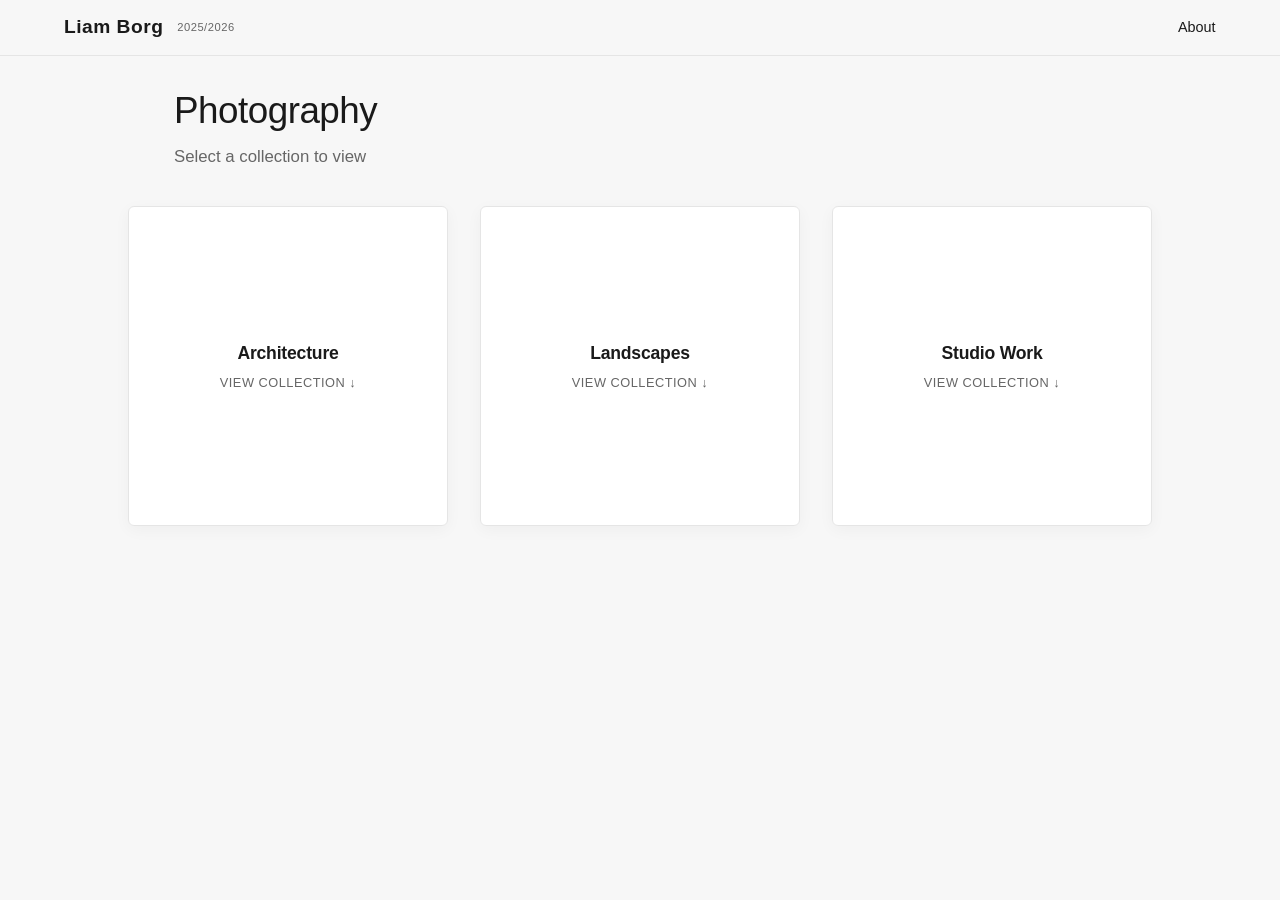
==== commit c1434b04: "Add files via upload" ====
--- a/index.html
+++ b/index.html
@@ -4,7 +4,7 @@
     <meta charset="UTF-8">
     <meta name="viewport" content="width=device-width, initial-scale=1.0">
     <title>Photography - Liam Borg Portfolio</title>
-    <link rel="stylesheet" href="style.css?v=radius-7px-1">
+    <link rel="stylesheet" href="style.css?v=mobile-free-3">
 </head>
 <body class="fade-out section-page">
 
@@ -100,6 +100,6 @@
         </div>
 
     </div>
-    <script src="carousel-engine.js?v=radius-7px-1"></script>
+    <script src="carousel-engine.js?v=mobile-free-3"></script>
 </body>
 </html>
--- a/style.css
+++ b/style.css
@@ -184,6 +184,10 @@
     transition: transform 0.42s cubic-bezier(0.22, 1, 0.36, 1), opacity 0.28s ease, color 0.24s ease;
 }
 
+body.has-main-link .header-nav {
+    gap: 14px;
+}
+
 @keyframes aboutMakeRoom {
     0% { transform: translate3d(58px, 0, 0); }
     100% { transform: translate3d(0, 0, 0); }
@@ -214,7 +218,7 @@
 .hero h1 {
     font-size: 2.3rem;
     font-weight: 400;
-    margin-bottom: 10px;
+    margin-bottom: 3px;
     letter-spacing: -0.5px;
     color: var(--text-main);
 }
@@ -858,8 +862,13 @@
 
 @media (max-width: 760px) {
     .photo-carousel-track {
-        touch-action: pan-y;
+        touch-action: auto;
         overscroll-behavior-x: contain;
+    }
+
+    .photo-carousel-track .dock-item.photo-landscape {
+        height: clamp(160px, 23vh, 208px);
+        margin-top: clamp(24px, 4vh, 42px);
     }
 
     .carousel-nav-button {
@@ -944,7 +953,8 @@
     }
 
     .photo-carousel-track .dock-item.photo-landscape {
-        height: clamp(190px, 27vh, 228px);
+        height: clamp(150px, 21vh, 184px);
+        margin-top: clamp(34px, 5vh, 54px);
     }
 
     .dock-carousel-track {
@@ -1141,9 +1151,23 @@
 }
 
 @media (max-width: 760px) {
+    body.has-main-link .header-nav {
+        gap: 10px;
+    }
+
+    body.has-main-link .nav-link {
+        font-size: 0.82rem;
+    }
+
     .about-layout {
-        grid-template-columns: minmax(0, 340px);
+        grid-template-columns: minmax(0, 300px);
         justify-content: center;
         gap: 28px;
     }
-}
+
+    .about-photo,
+    .about-photo-placeholder {
+        width: min(78vw, 280px);
+        justify-self: center;
+    }
+}
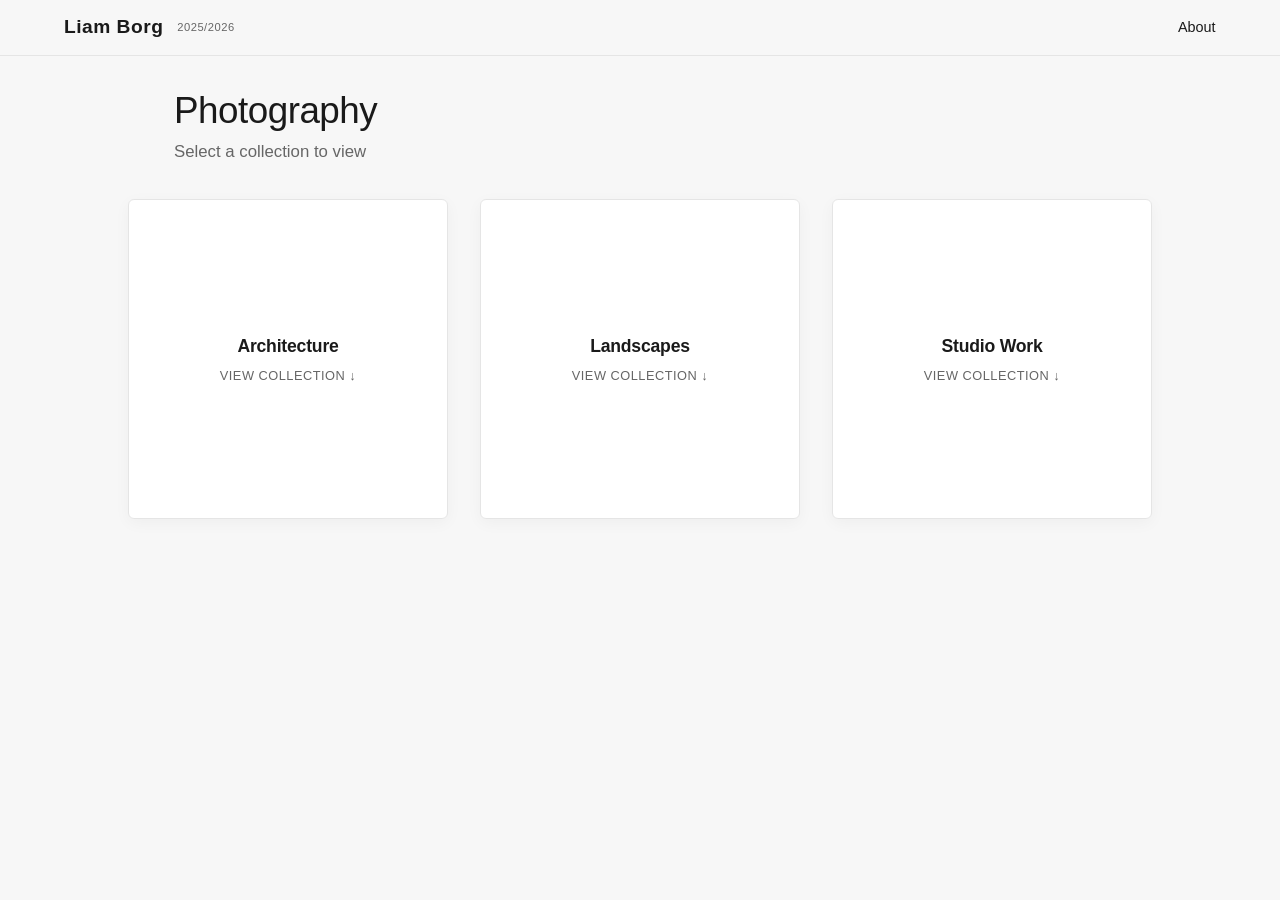
==== commit db499be8: "Add files via upload" ====
--- a/index.html
+++ b/index.html
@@ -4,7 +4,7 @@
     <meta charset="UTF-8">
     <meta name="viewport" content="width=device-width, initial-scale=1.0">
     <title>Photography - Liam Borg Portfolio</title>
-    <link rel="stylesheet" href="style.css?v=mobile-free-3">
+    <link rel="stylesheet" href="style.css?v=mobile-free-7">
 </head>
 <body class="fade-out section-page">
 
@@ -100,6 +100,6 @@
         </div>
 
     </div>
-    <script src="carousel-engine.js?v=mobile-free-3"></script>
+    <script src="carousel-engine.js?v=mobile-free-7"></script>
 </body>
 </html>
--- a/style.css
+++ b/style.css
@@ -218,13 +218,14 @@
 .hero h1 {
     font-size: 2.3rem;
     font-weight: 400;
-    margin-bottom: 3px;
+    margin-bottom: 0;
     letter-spacing: -0.5px;
     color: var(--text-main);
 }
 
 .hero p {
     font-size: 1.05rem;
+    line-height: 1.35;
     color: var(--text-muted);
 }
 
@@ -861,6 +862,10 @@
 }
 
 @media (max-width: 760px) {
+    .carousel-view-container.is-centered-landscape {
+        --carousel-title-y: clamp(28px, 4.8vh, 48px);
+    }
+
     .photo-carousel-track {
         touch-action: auto;
         overscroll-behavior-x: contain;
@@ -877,7 +882,7 @@
 
     .photo-carousel-track .dock-item.photo-expand-hint::after,
     .photo-carousel-track .dock-item.photo-expand-hint-exit::after {
-        content: "Tap to expand";
+        content: "Tap to isolate";
     }
 }
 
@@ -950,6 +955,10 @@
 
     .carousel-section-title {
         transform: translate3d(0, calc(18px + var(--carousel-title-y, 0px)), 0);
+    }
+
+    .carousel-view-container.is-centered-landscape {
+        --carousel-title-y: clamp(42px, 6.4vh, 68px);
     }
 
     .photo-carousel-track .dock-item.photo-landscape {
@@ -1146,7 +1155,7 @@
 .about-copy p {
     color: var(--text-muted);
     font-size: 1rem;
-    line-height: 1.75;
+    line-height: 1.55;
     max-width: 56ch;
 }
 
@@ -1170,4 +1179,12 @@
         width: min(78vw, 280px);
         justify-self: center;
     }
-}
+
+    .about-copy h2 {
+        margin-bottom: 7px;
+    }
+
+    .about-copy p {
+        line-height: 1.5;
+    }
+}
